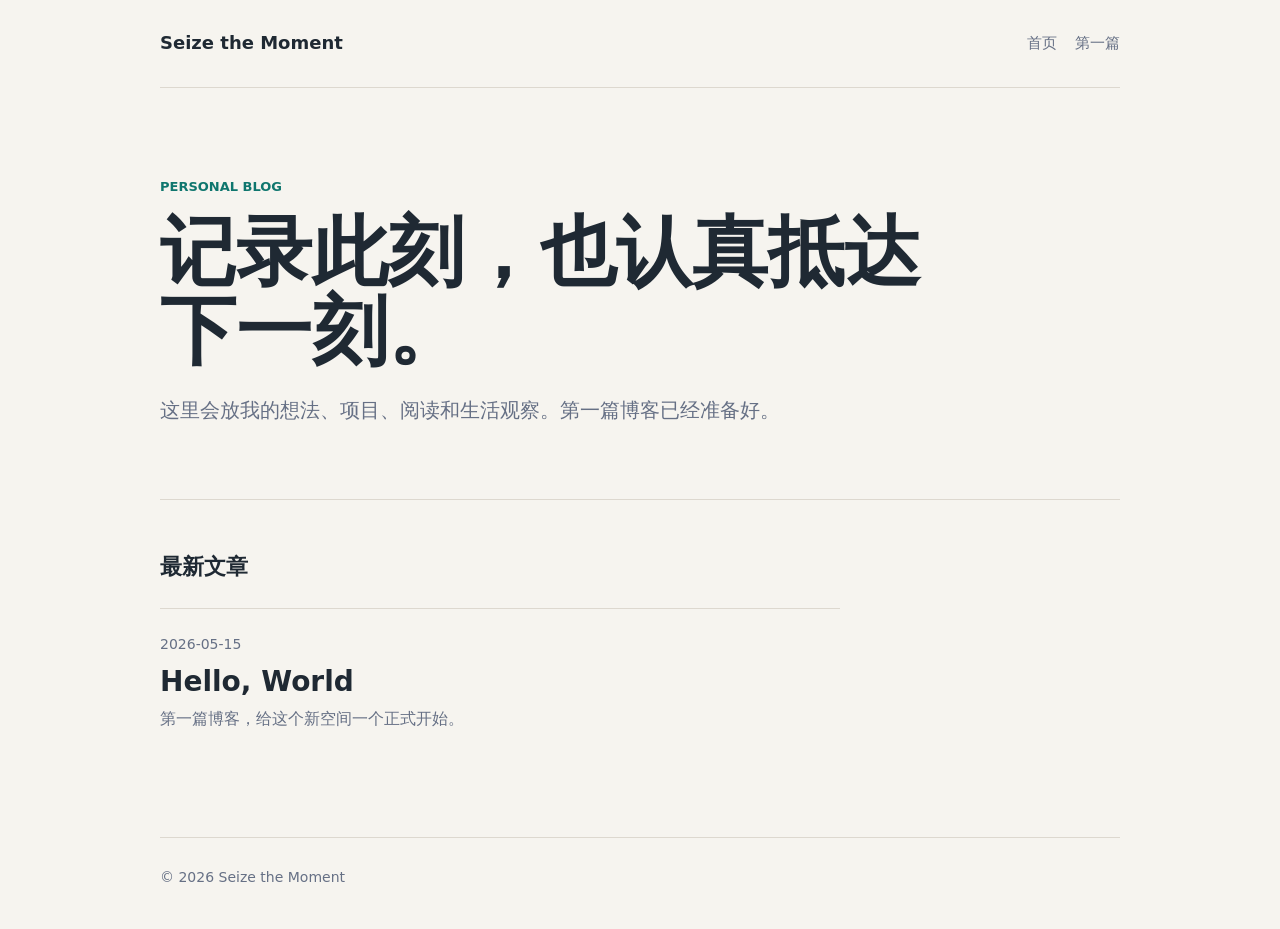
==== index.html @ e522361c "Add first blog post" ====
<!doctype html>
<html lang="zh-CN">
  <head>
    <meta charset="utf-8">
    <meta name="viewport" content="width=device-width, initial-scale=1">
    <title>Seize the Moment</title>
    <meta name="description" content="Seize the Moment 的个人博客。">
    <link rel="stylesheet" href="/styles.css">
  </head>
  <body>
    <header class="site-header">
      <a class="brand" href="/">Seize the Moment</a>
      <nav class="nav" aria-label="主导航">
        <a href="/">首页</a>
        <a href="/posts/hello-world.html">第一篇</a>
      </nav>
    </header>

    <main>
      <section class="intro">
        <p class="eyebrow">Personal Blog</p>
        <h1>记录此刻，也认真抵达下一刻。</h1>
        <p class="lead">
          这里会放我的想法、项目、阅读和生活观察。第一篇博客已经准备好。
        </p>
      </section>

      <section class="post-list" aria-labelledby="latest-posts">
        <h2 id="latest-posts">最新文章</h2>
        <article class="post-card">
          <time datetime="2026-05-15">2026-05-15</time>
          <h3><a href="/posts/hello-world.html">Hello, World</a></h3>
          <p>第一篇博客，给这个新空间一个正式开始。</p>
        </article>
      </section>
    </main>

    <footer class="site-footer">
      <p>© 2026 Seize the Moment</p>
    </footer>
  </body>
</html>
---- styles.css ----
:root {
  color-scheme: light;
  --bg: #f6f4ef;
  --surface: #ffffff;
  --text: #1f2933;
  --muted: #667085;
  --accent: #0f766e;
  --accent-dark: #115e59;
  --line: #ddd8cf;
}

* {
  box-sizing: border-box;
}

body {
  margin: 0;
  min-height: 100vh;
  background: var(--bg);
  color: var(--text);
  font-family: ui-sans-serif, system-ui, -apple-system, BlinkMacSystemFont, "Segoe UI", sans-serif;
  line-height: 1.7;
}

a {
  color: inherit;
}

.site-header,
.site-footer,
main {
  width: min(960px, calc(100% - 40px));
  margin: 0 auto;
}

.site-header {
  display: flex;
  align-items: center;
  justify-content: space-between;
  gap: 24px;
  padding: 28px 0;
  border-bottom: 1px solid var(--line);
}

.brand {
  font-size: 18px;
  font-weight: 750;
  text-decoration: none;
}

.nav {
  display: flex;
  gap: 18px;
  font-size: 15px;
}

.nav a,
.back-link {
  color: var(--muted);
  text-decoration: none;
}

.nav a:hover,
.nav a[aria-current="page"],
.back-link:hover {
  color: var(--accent-dark);
}

.intro {
  padding: 88px 0 72px;
  border-bottom: 1px solid var(--line);
}

.eyebrow {
  margin: 0 0 14px;
  color: var(--accent);
  font-size: 13px;
  font-weight: 750;
  letter-spacing: 0;
  text-transform: uppercase;
}

h1,
h2,
h3,
p {
  margin-top: 0;
}

h1 {
  max-width: 780px;
  margin-bottom: 22px;
  font-size: clamp(42px, 8vw, 76px);
  line-height: 1.05;
  letter-spacing: 0;
}

.lead {
  max-width: 660px;
  margin-bottom: 0;
  color: var(--muted);
  font-size: 20px;
}

.post-list {
  padding: 48px 0 80px;
}

.post-list h2 {
  margin-bottom: 22px;
  font-size: 22px;
}

.post-card {
  max-width: 680px;
  padding: 24px 0;
  border-top: 1px solid var(--line);
}

.post-card time,
.post-header time {
  display: block;
  color: var(--muted);
  font-size: 14px;
}

.post-card h3 {
  margin: 8px 0 6px;
  font-size: 28px;
  line-height: 1.25;
}

.post-card h3 a {
  text-decoration-color: transparent;
  text-decoration-thickness: 2px;
  text-underline-offset: 4px;
}

.post-card h3 a:hover {
  color: var(--accent-dark);
  text-decoration-color: var(--accent-dark);
}

.post-card p {
  margin-bottom: 0;
  color: var(--muted);
}

.post {
  max-width: 760px;
  padding: 56px 0 88px;
}

.post-header {
  margin-bottom: 36px;
}

.post-header h1 {
  margin: 12px 0 12px;
}

.post p {
  font-size: 20px;
}

.site-footer {
  padding: 28px 0 40px;
  border-top: 1px solid var(--line);
  color: var(--muted);
  font-size: 14px;
}

.site-footer p {
  margin: 0;
}

@media (max-width: 640px) {
  .site-header {
    align-items: flex-start;
    flex-direction: column;
  }

  .intro {
    padding: 64px 0 52px;
  }

  h1 {
    font-size: 42px;
  }

  .lead,
  .post p {
    font-size: 18px;
  }
}
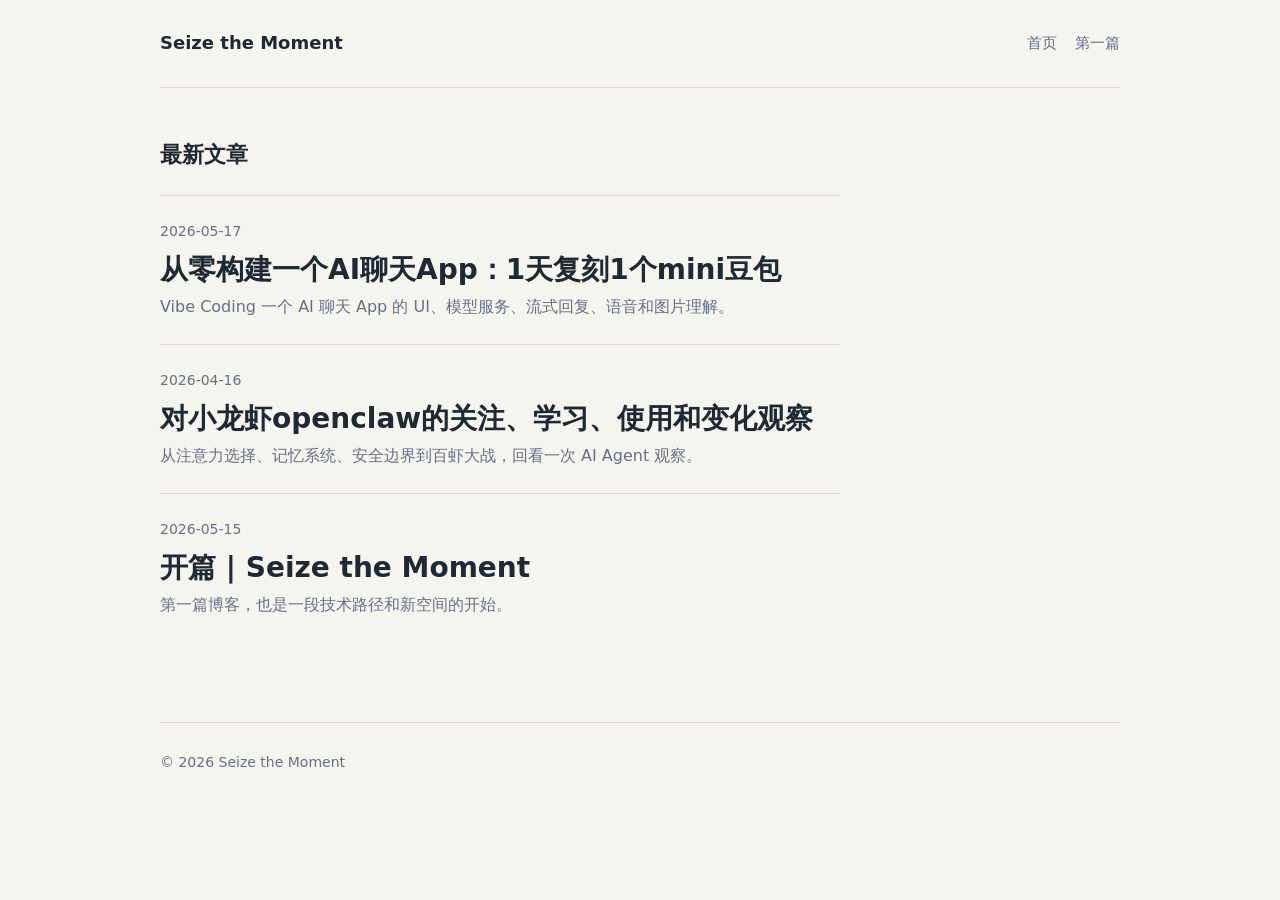
==== commit 47537cd8: "Add migrated blog posts" ====
--- a/index.html
+++ b/index.html
@@ -17,20 +17,32 @@
     </header>
 
     <main>
+      <!--
       <section class="intro">
         <p class="eyebrow">Personal Blog</p>
         <h1>记录此刻，也认真抵达下一刻。</h1>
         <p class="lead">
-          这里会放我的想法、项目、阅读和生活观察。第一篇博客已经准备好。
+          观察、想法和实践
         </p>
       </section>
+      -->
 
       <section class="post-list" aria-labelledby="latest-posts">
         <h2 id="latest-posts">最新文章</h2>
         <article class="post-card">
+          <time datetime="2026-05-17">2026-05-17</time>
+          <h3><a href="/posts/ai-chat-app-one-day.html">从零构建一个AI聊天App：1天复刻1个mini豆包</a></h3>
+          <p>Vibe Coding 一个 AI 聊天 App 的 UI、模型服务、流式回复、语音和图片理解。</p>
+        </article>
+        <article class="post-card">
+          <time datetime="2026-04-16">2026-04-16</time>
+          <h3><a href="/posts/openclaw-observation.html">对小龙虾openclaw的关注、学习、使用和变化观察</a></h3>
+          <p>从注意力选择、记忆系统、安全边界到百虾大战，回看一次 AI Agent 观察。</p>
+        </article>
+        <article class="post-card">
           <time datetime="2026-05-15">2026-05-15</time>
-          <h3><a href="/posts/hello-world.html">Hello, World</a></h3>
-          <p>第一篇博客，给这个新空间一个正式开始。</p>
+          <h3><a href="/posts/hello-world.html">开篇 | Seize the Moment</a></h3>
+          <p>第一篇博客，也是一段技术路径和新空间的开始。</p>
         </article>
       </section>
     </main>
--- a/styles.css
+++ b/styles.css
@@ -163,6 +163,128 @@
   font-size: 20px;
 }
 
+.post h2 {
+  margin: 46px 0 18px;
+  font-size: 28px;
+  line-height: 1.25;
+  letter-spacing: 0;
+}
+
+.post ul,
+.post ol {
+  margin: 0 0 24px;
+  padding-left: 24px;
+  font-size: 20px;
+}
+
+.post li + li {
+  margin-top: 8px;
+}
+
+.post blockquote {
+  margin: 24px 0;
+  padding: 2px 0 2px 18px;
+  border-left: 3px solid var(--accent);
+  color: var(--muted);
+}
+
+.post blockquote p {
+  margin-bottom: 0;
+}
+
+.post pre {
+  overflow-x: auto;
+  margin: 24px 0;
+  padding: 18px;
+  border: 1px solid var(--line);
+  border-radius: 6px;
+  background: #16201e;
+  color: #edf7f3;
+  font-size: 14px;
+  line-height: 1.55;
+}
+
+.post code {
+  font-family: ui-monospace, SFMono-Regular, Menlo, Monaco, Consolas, "Liberation Mono", monospace;
+}
+
+.post p code,
+.post li code {
+  padding: 2px 5px;
+  border-radius: 4px;
+  background: rgba(15, 118, 110, 0.1);
+  color: var(--accent-dark);
+  font-size: 0.9em;
+}
+
+.post a {
+  color: var(--accent-dark);
+  text-decoration-thickness: 2px;
+  text-underline-offset: 4px;
+}
+
+.post p img {
+  display: block;
+  max-width: 100%;
+  height: auto;
+  margin: 22px 0;
+  border: 1px solid var(--line);
+  border-radius: 6px;
+  background: var(--surface);
+}
+
+.post .csdn-video-box {
+  margin: 28px 0;
+}
+
+.post .csdn-video-box iframe {
+  display: block;
+  width: 100%;
+  aspect-ratio: 16 / 9;
+  border: 1px solid var(--line);
+  border-radius: 6px;
+  background: var(--surface);
+}
+
+.post .csdn-video-box p {
+  margin-top: 10px;
+  color: var(--muted);
+  font-size: 14px;
+}
+
+.post figure {
+  margin: 34px 0;
+}
+
+.post figure img {
+  display: block;
+  width: 100%;
+  height: auto;
+  border: 1px solid var(--line);
+  border-radius: 6px;
+  background: var(--surface);
+}
+
+.post figcaption {
+  margin-top: 10px;
+  color: var(--muted);
+  font-size: 14px;
+  line-height: 1.6;
+}
+
+.post-section {
+  margin-top: 46px;
+  padding-top: 34px;
+  border-top: 1px solid var(--line);
+}
+
+.post-section h2 {
+  margin-bottom: 18px;
+  font-size: 28px;
+  line-height: 1.25;
+  letter-spacing: 0;
+}
+
 .site-footer {
   padding: 28px 0 40px;
   border-top: 1px solid var(--line);
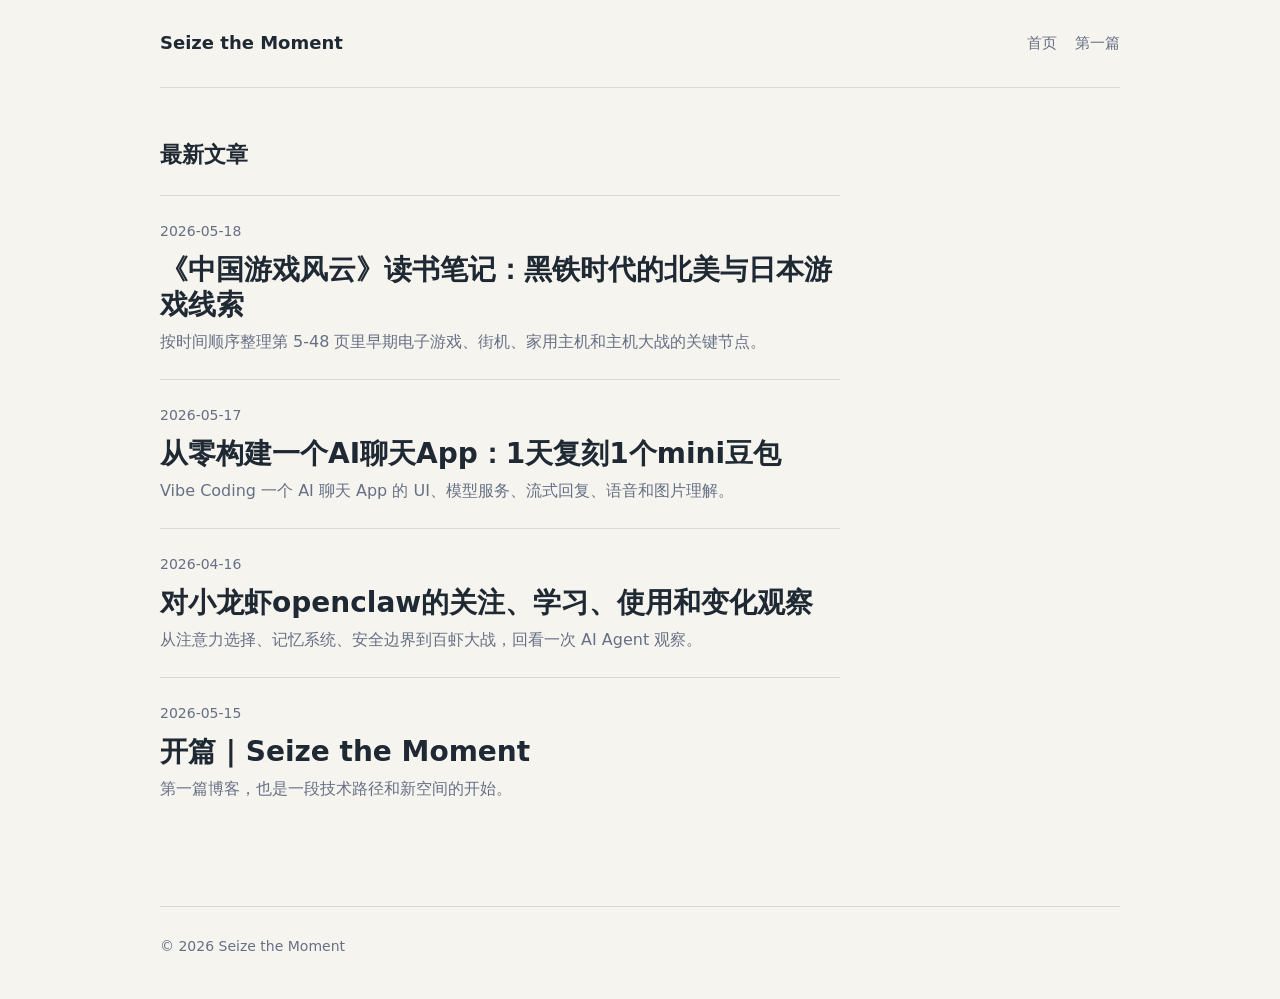
==== commit ef6bedca: "Add China game history reading notes" ====
--- a/index.html
+++ b/index.html
@@ -30,6 +30,11 @@
       <section class="post-list" aria-labelledby="latest-posts">
         <h2 id="latest-posts">最新文章</h2>
         <article class="post-card">
+          <time datetime="2026-05-18">2026-05-18</time>
+          <h3><a href="/posts/china-game-black-iron-era.html">《中国游戏风云》读书笔记：黑铁时代的北美与日本游戏线索</a></h3>
+          <p>按时间顺序整理第 5-48 页里早期电子游戏、街机、家用主机和主机大战的关键节点。</p>
+        </article>
+        <article class="post-card">
           <time datetime="2026-05-17">2026-05-17</time>
           <h3><a href="/posts/ai-chat-app-one-day.html">从零构建一个AI聊天App：1天复刻1个mini豆包</a></h3>
           <p>Vibe Coding 一个 AI 聊天 App 的 UI、模型服务、流式回复、语音和图片理解。</p>
--- a/styles.css
+++ b/styles.css
@@ -192,6 +192,178 @@
   margin-bottom: 0;
 }
 
+.reading-scope {
+  padding: 16px 0 16px 18px;
+  border-left: 3px solid var(--accent);
+  color: var(--muted);
+}
+
+.event-timeline {
+  list-style: none;
+  margin: 0 0 28px;
+  padding: 4px 0 0 0;
+  border-left: 1px solid var(--line);
+}
+
+.event-timeline li {
+  position: relative;
+  padding: 0 0 24px 24px;
+}
+
+.event-timeline li::before {
+  position: absolute;
+  top: 8px;
+  left: -5px;
+  width: 9px;
+  height: 9px;
+  border-radius: 50%;
+  background: var(--accent);
+  content: "";
+}
+
+.event-timeline li:last-child {
+  padding-bottom: 0;
+}
+
+.timeline-year {
+  display: block;
+  margin-bottom: 6px;
+  color: var(--accent-dark);
+  font-size: 15px;
+  font-weight: 750;
+}
+
+.event-timeline p {
+  margin-bottom: 0;
+}
+
+.timeline-media {
+  margin-top: 14px;
+}
+
+.timeline-media-list {
+  display: grid;
+  gap: 10px;
+}
+
+.timeline-thumb {
+  display: flex;
+  align-items: center;
+  width: min(100%, 520px);
+  min-height: 82px;
+  padding: 0;
+  overflow: hidden;
+  border: 1px solid var(--line);
+  border-radius: 6px;
+  background: var(--surface);
+  color: inherit;
+  cursor: pointer;
+  font: inherit;
+  text-align: left;
+}
+
+.timeline-thumb:hover,
+.timeline-thumb:focus-visible {
+  border-color: var(--accent);
+  outline: none;
+}
+
+.timeline-thumb img {
+  flex: 0 0 112px;
+  width: 112px;
+  height: 82px;
+  object-fit: cover;
+  border-right: 1px solid var(--line);
+}
+
+.timeline-thumb-contain img {
+  padding: 10px;
+  object-fit: contain;
+  background: var(--surface);
+}
+
+.timeline-thumb span {
+  display: block;
+  padding: 10px 12px;
+  color: var(--muted);
+  font-size: 14px;
+  line-height: 1.5;
+}
+
+.modal-open {
+  overflow: hidden;
+}
+
+.image-modal {
+  position: fixed;
+  z-index: 30;
+  inset: 0;
+  display: none;
+  place-items: center;
+  padding: 24px;
+}
+
+.image-modal.is-open {
+  display: grid;
+}
+
+.image-modal-backdrop {
+  position: absolute;
+  inset: 0;
+  background: rgba(31, 41, 51, 0.78);
+}
+
+.image-modal-panel {
+  position: relative;
+  z-index: 1;
+  width: min(920px, 100%);
+  max-height: calc(100vh - 48px);
+  margin: 0;
+  padding: 18px;
+  overflow: auto;
+  border-radius: 8px;
+  background: var(--surface);
+}
+
+.image-modal-panel img {
+  display: block;
+  width: 100%;
+  max-height: 72vh;
+  object-fit: contain;
+  border: 1px solid var(--line);
+  border-radius: 6px;
+  background: var(--bg);
+}
+
+.image-modal-panel figcaption {
+  margin-top: 12px;
+  color: var(--muted);
+  font-size: 15px;
+  line-height: 1.65;
+}
+
+.image-modal-close {
+  position: sticky;
+  top: 0;
+  float: right;
+  margin: 0 0 10px 10px;
+  padding: 5px 10px;
+  border: 1px solid var(--line);
+  border-radius: 999px;
+  background: var(--surface);
+  color: var(--muted);
+  cursor: pointer;
+  font: inherit;
+  font-size: 14px;
+}
+
+.image-modal-close:hover,
+.image-modal-close:focus-visible {
+  color: var(--accent-dark);
+  border-color: var(--accent);
+  outline: none;
+}
+
 .post pre {
   overflow-x: auto;
   margin: 24px 0;
@@ -314,4 +486,22 @@
   .post p {
     font-size: 18px;
   }
-}
+
+  .timeline-thumb {
+    align-items: stretch;
+  }
+
+  .timeline-thumb img {
+    flex-basis: 96px;
+    width: 96px;
+  }
+
+  .image-modal {
+    padding: 14px;
+  }
+
+  .image-modal-panel {
+    max-height: calc(100vh - 28px);
+    padding: 14px;
+  }
+}
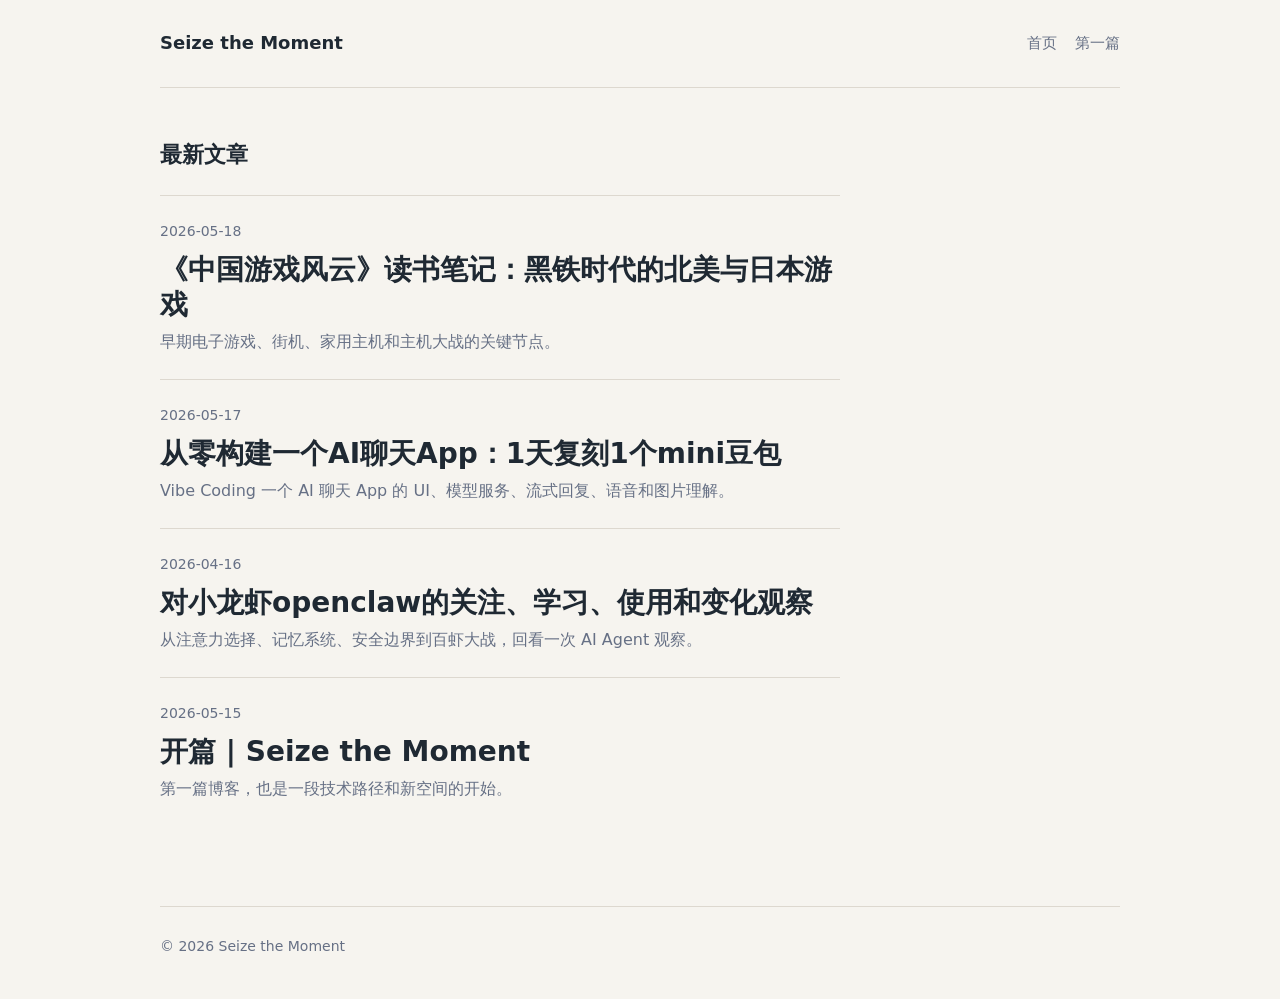
==== commit 04efa897: "Update homepage post summary" ====
--- a/index.html
+++ b/index.html
@@ -31,8 +31,8 @@
         <h2 id="latest-posts">最新文章</h2>
         <article class="post-card">
           <time datetime="2026-05-18">2026-05-18</time>
-          <h3><a href="/posts/china-game-black-iron-era.html">《中国游戏风云》读书笔记：黑铁时代的北美与日本游戏线索</a></h3>
-          <p>按时间顺序整理第 5-48 页里早期电子游戏、街机、家用主机和主机大战的关键节点。</p>
+          <h3><a href="/posts/china-game-black-iron-era.html">《中国游戏风云》读书笔记：黑铁时代的北美与日本游戏</a></h3>
+          <p>早期电子游戏、街机、家用主机和主机大战的关键节点。</p>
         </article>
         <article class="post-card">
           <time datetime="2026-05-17">2026-05-17</time>
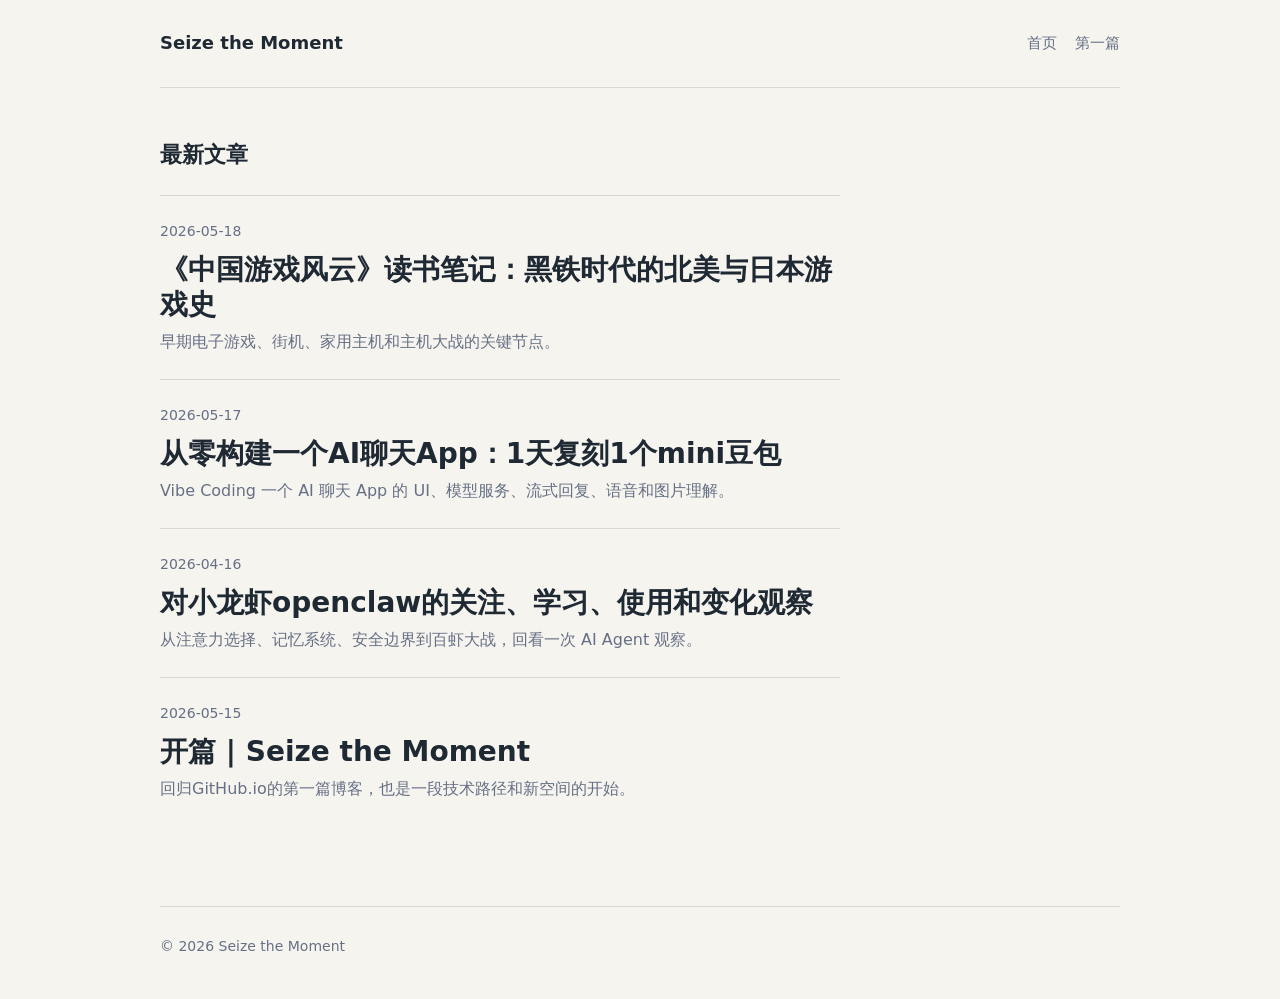
==== commit 55d8c203: "Refine homepage copy" ====
--- a/index.html
+++ b/index.html
@@ -31,7 +31,7 @@
         <h2 id="latest-posts">最新文章</h2>
         <article class="post-card">
           <time datetime="2026-05-18">2026-05-18</time>
-          <h3><a href="/posts/china-game-black-iron-era.html">《中国游戏风云》读书笔记：黑铁时代的北美与日本游戏</a></h3>
+          <h3><a href="/posts/china-game-black-iron-era.html">《中国游戏风云》读书笔记：黑铁时代的北美与日本游戏史</a></h3>
           <p>早期电子游戏、街机、家用主机和主机大战的关键节点。</p>
         </article>
         <article class="post-card">
@@ -47,7 +47,7 @@
         <article class="post-card">
           <time datetime="2026-05-15">2026-05-15</time>
           <h3><a href="/posts/hello-world.html">开篇 | Seize the Moment</a></h3>
-          <p>第一篇博客，也是一段技术路径和新空间的开始。</p>
+          <p>回归GitHub.io的第一篇博客，也是一段技术路径和新空间的开始。</p>
         </article>
       </section>
     </main>
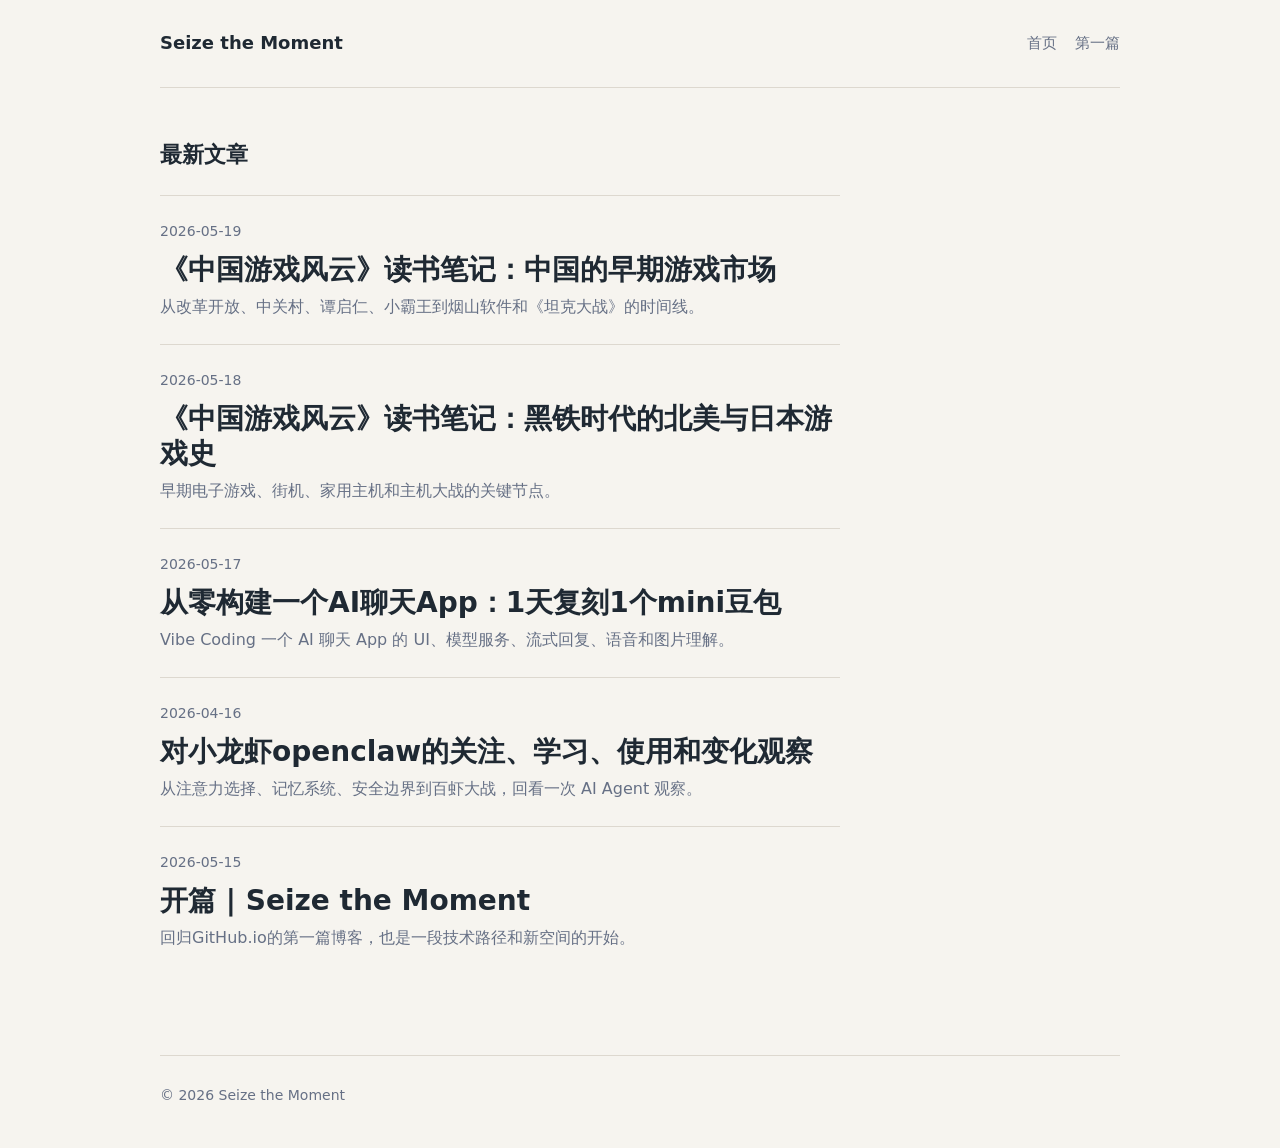
==== commit d9299370: "Add China early game market notes" ====
--- a/index.html
+++ b/index.html
@@ -30,6 +30,11 @@
       <section class="post-list" aria-labelledby="latest-posts">
         <h2 id="latest-posts">最新文章</h2>
         <article class="post-card">
+          <time datetime="2026-05-19">2026-05-19</time>
+          <h3><a href="/posts/china-game-early-market.html">《中国游戏风云》读书笔记：中国的早期游戏市场</a></h3>
+          <p>从改革开放、中关村、谭启仁、小霸王到烟山软件和《坦克大战》的时间线。</p>
+        </article>
+        <article class="post-card">
           <time datetime="2026-05-18">2026-05-18</time>
           <h3><a href="/posts/china-game-black-iron-era.html">《中国游戏风云》读书笔记：黑铁时代的北美与日本游戏史</a></h3>
           <p>早期电子游戏、街机、家用主机和主机大战的关键节点。</p>
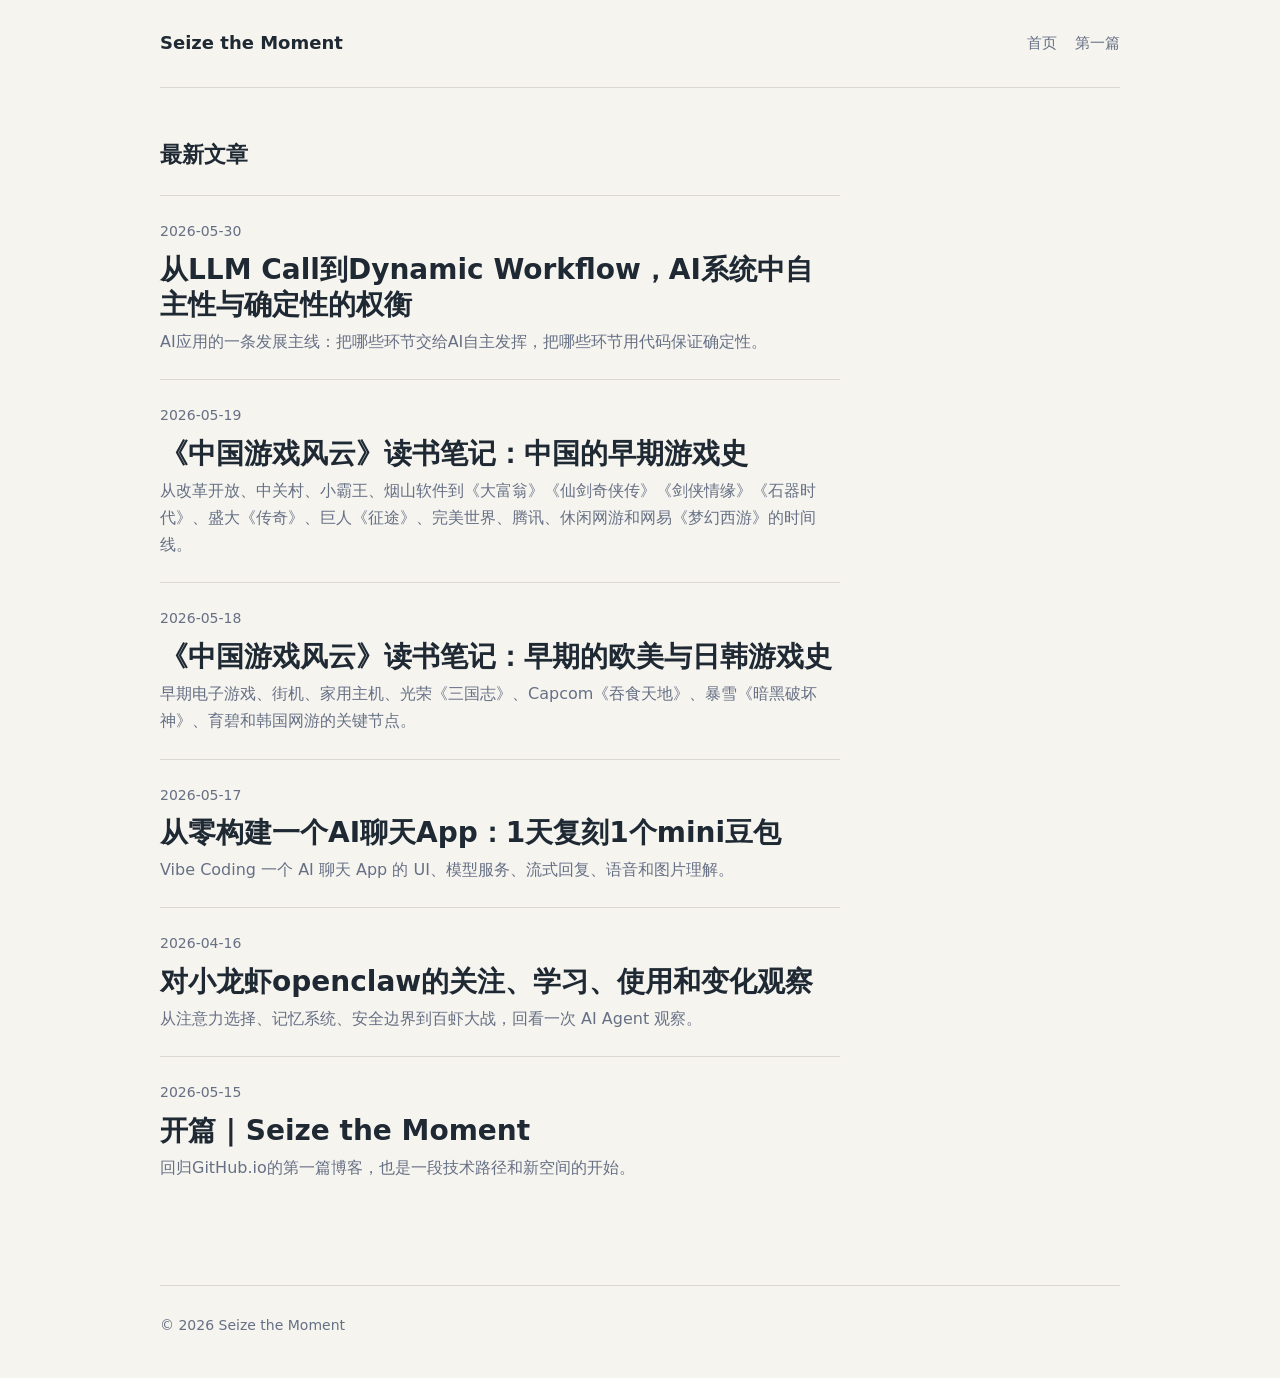
==== commit b00e3301: "Update blog posts and assets" ====
--- a/index.html
+++ b/index.html
@@ -30,14 +30,19 @@
       <section class="post-list" aria-labelledby="latest-posts">
         <h2 id="latest-posts">最新文章</h2>
         <article class="post-card">
+          <time datetime="2026-05-30">2026-05-30</time>
+          <h3><a href="/posts/llm-call-dynamic-workflow.html">从LLM Call到Dynamic Workflow，AI系统中自主性与确定性的权衡</a></h3>
+          <p>AI应用的一条发展主线：把哪些环节交给AI自主发挥，把哪些环节用代码保证确定性。</p>
+        </article>
+        <article class="post-card">
           <time datetime="2026-05-19">2026-05-19</time>
-          <h3><a href="/posts/china-game-early-market.html">《中国游戏风云》读书笔记：中国的早期游戏市场</a></h3>
-          <p>从改革开放、中关村、谭启仁、小霸王到烟山软件和《坦克大战》的时间线。</p>
+          <h3><a href="/posts/china-game-early-market.html">《中国游戏风云》读书笔记：中国的早期游戏史</a></h3>
+          <p>从改革开放、中关村、小霸王、烟山软件到《大富翁》《仙剑奇侠传》《剑侠情缘》《石器时代》、盛大《传奇》、巨人《征途》、完美世界、腾讯、休闲网游和网易《梦幻西游》的时间线。</p>
         </article>
         <article class="post-card">
           <time datetime="2026-05-18">2026-05-18</time>
-          <h3><a href="/posts/china-game-black-iron-era.html">《中国游戏风云》读书笔记：黑铁时代的北美与日本游戏史</a></h3>
-          <p>早期电子游戏、街机、家用主机和主机大战的关键节点。</p>
+          <h3><a href="/posts/china-game-black-iron-era.html">《中国游戏风云》读书笔记：早期的欧美与日韩游戏史</a></h3>
+          <p>早期电子游戏、街机、家用主机、光荣《三国志》、Capcom《吞食天地》、暴雪《暗黑破坏神》、育碧和韩国网游的关键节点。</p>
         </article>
         <article class="post-card">
           <time datetime="2026-05-17">2026-05-17</time>
--- a/styles.css
+++ b/styles.css
@@ -192,6 +192,51 @@
   margin-bottom: 0;
 }
 
+.post-table-wrap {
+  margin: 28px 0;
+  overflow-x: auto;
+  border: 1px solid var(--line);
+  border-radius: 6px;
+  background: rgba(255, 255, 255, 0.42);
+}
+
+.post table {
+  width: 100%;
+  min-width: 760px;
+  border-collapse: collapse;
+  font-size: 16px;
+  line-height: 1.65;
+}
+
+.post th,
+.post td {
+  padding: 14px 12px;
+  border-bottom: 1px solid var(--line);
+  border-left: 1px solid var(--line);
+  text-align: left;
+  vertical-align: top;
+}
+
+.post th {
+  background: rgba(15, 118, 110, 0.06);
+  color: var(--accent-dark);
+  font-weight: 750;
+}
+
+.post th:first-child,
+.post td:first-child {
+  border-left: 0;
+}
+
+.post td:first-child {
+  color: var(--accent-dark);
+  font-weight: 750;
+}
+
+.post tr:last-child td {
+  border-bottom: 0;
+}
+
 .reading-scope {
   padding: 16px 0 16px 18px;
   border-left: 3px solid var(--accent);
